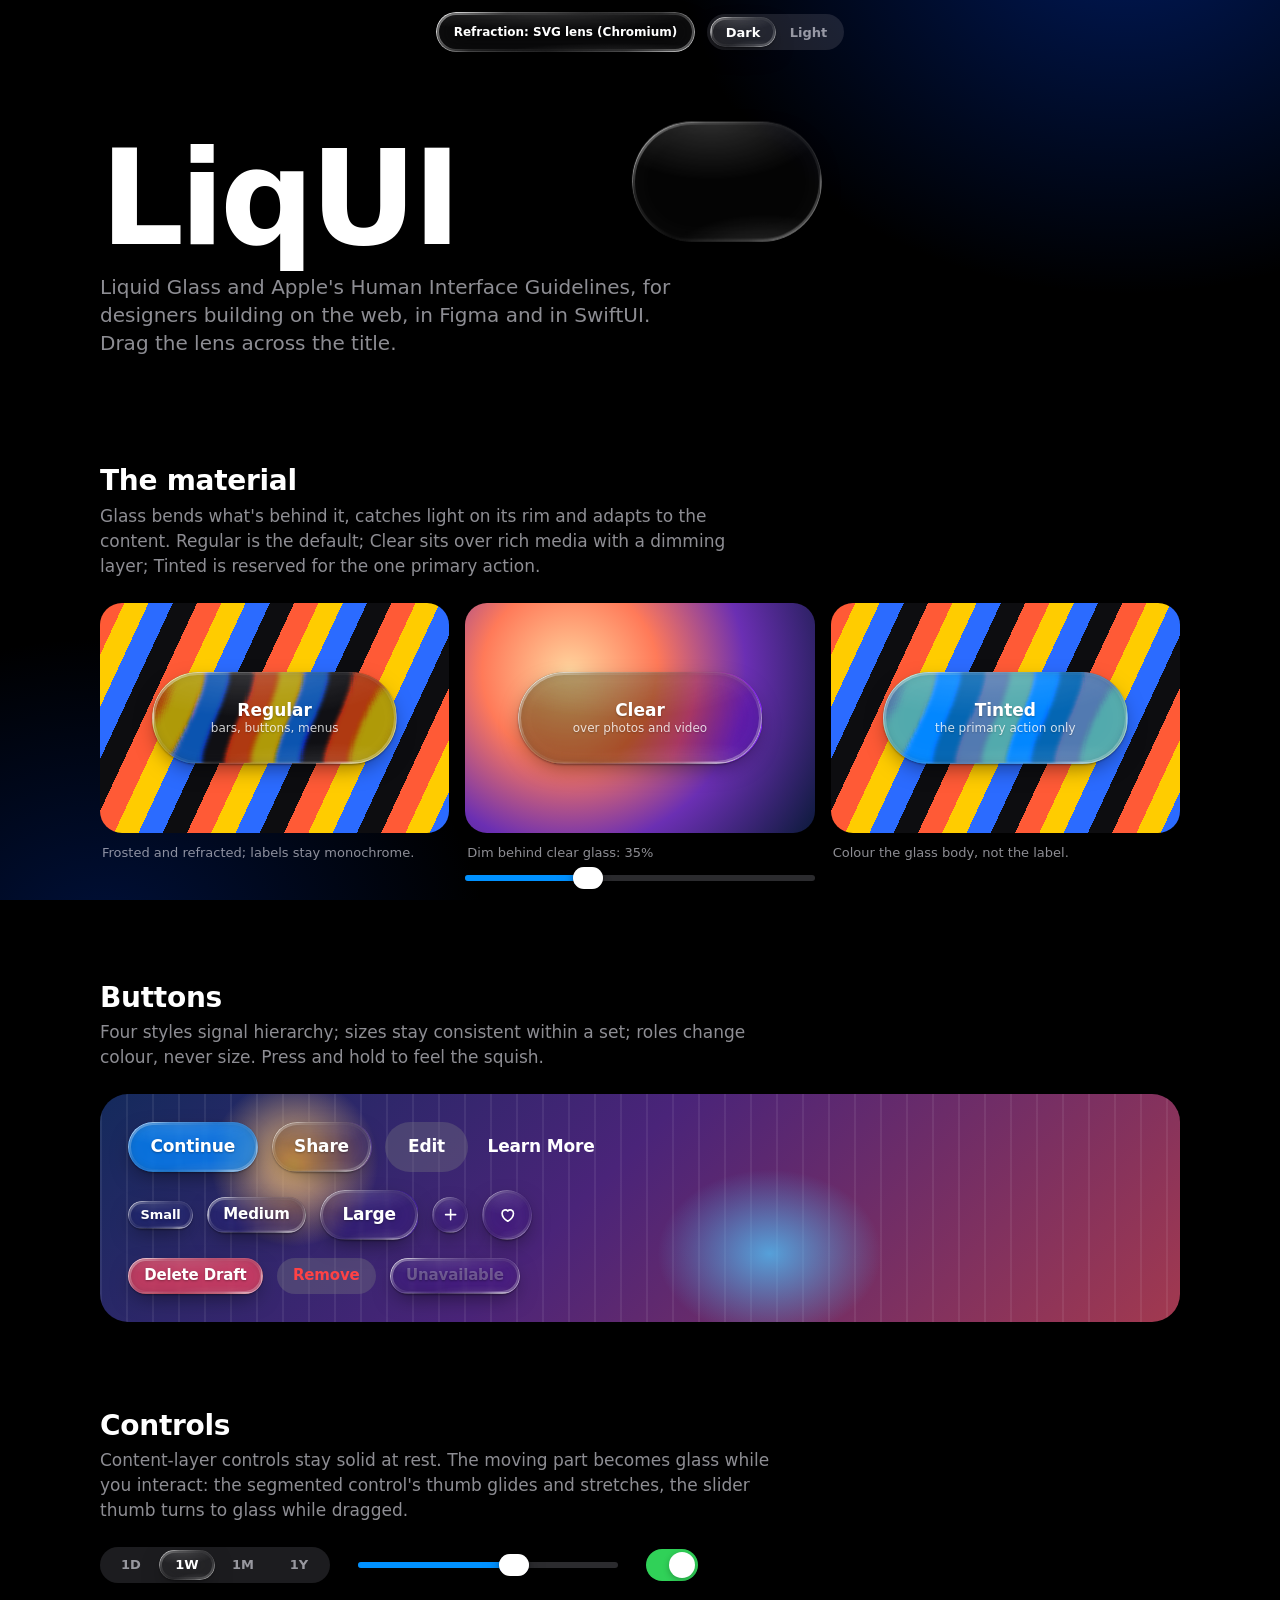
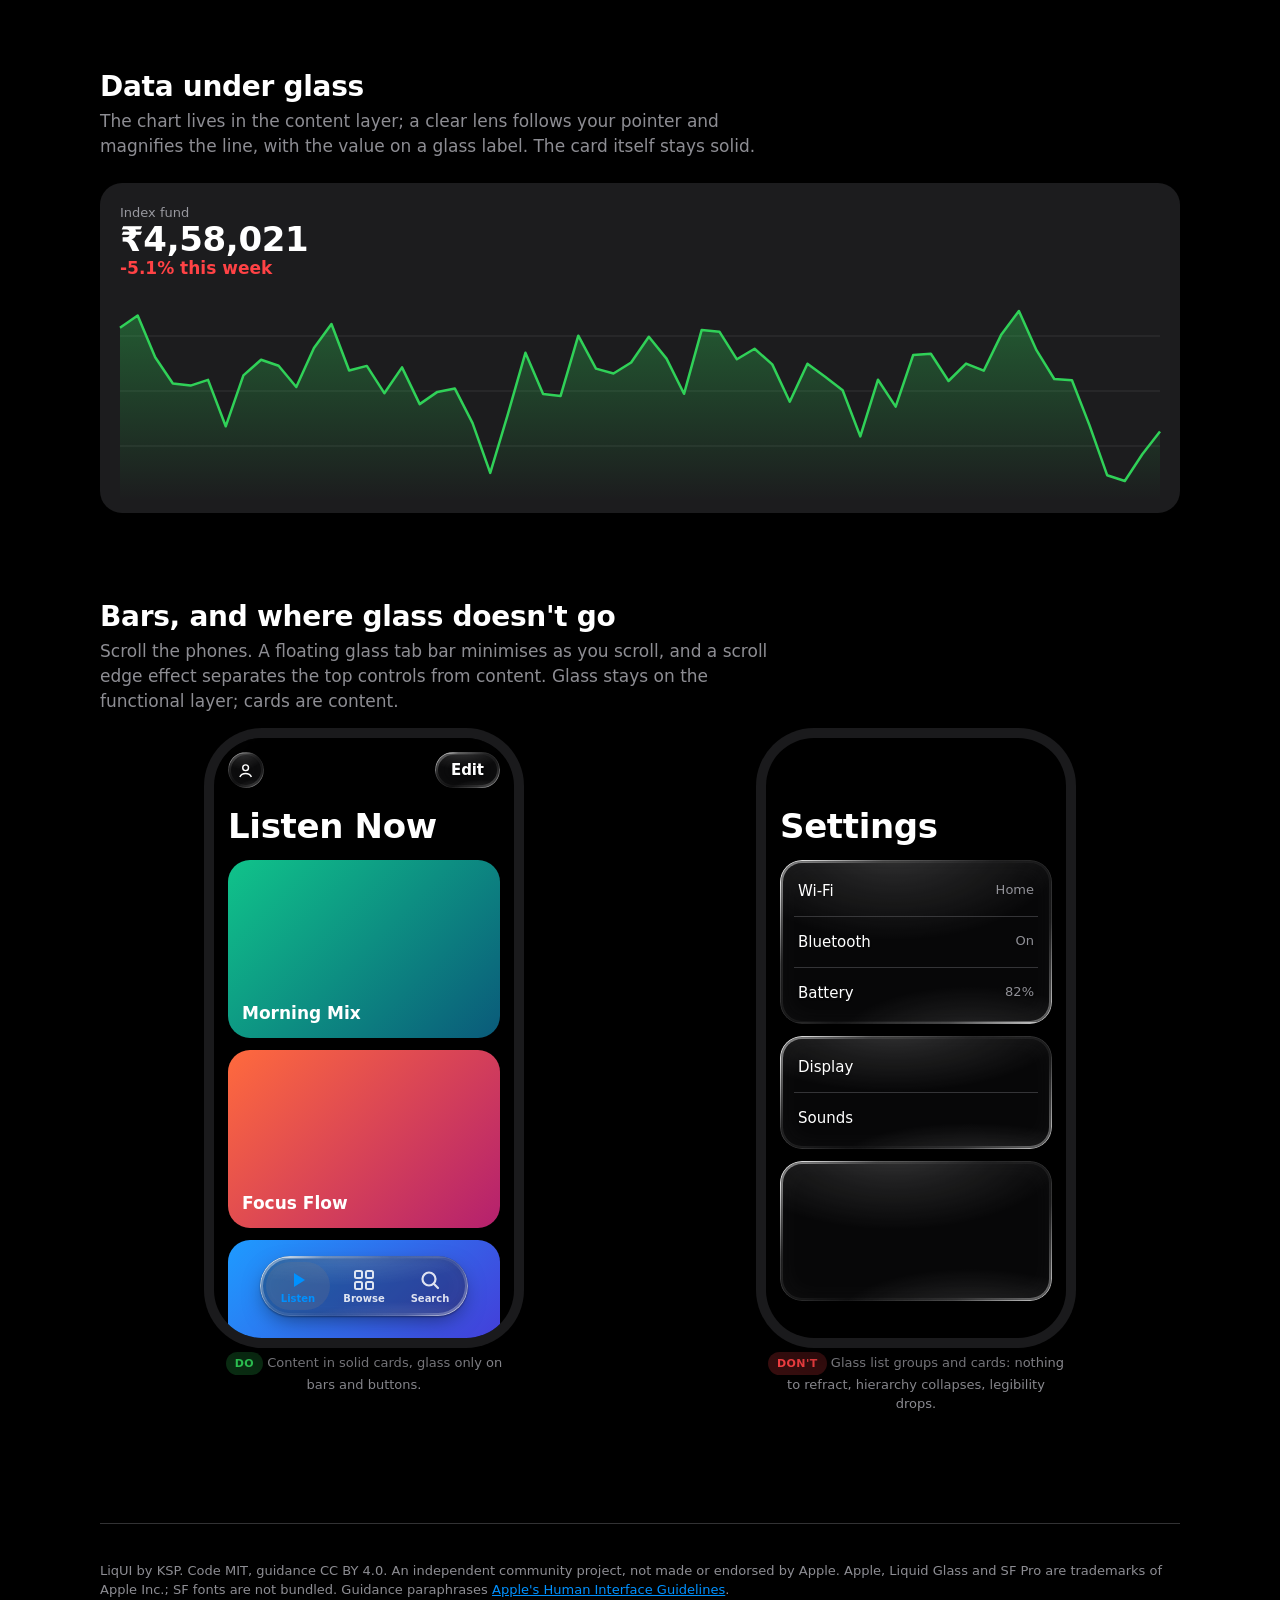
==== index.html @ 334acb62 "Host the demo on GitHub Pages Adds a root page that opens demo/, a .nojekyll file so Pages serves th" ====
<!doctype html>
<html lang="en">
<head>
<meta charset="utf-8">
<meta name="viewport" content="width=device-width, initial-scale=1">
<title>LiqUI</title>
<meta name="description" content="Liquid Glass and Apple's Human Interface Guidelines, as Claude skills for designers.">
<meta http-equiv="refresh" content="0; url=demo/">
<link rel="canonical" href="demo/">
<style>body{margin:0;background:#000;color:#fff;font:17px/1.5 -apple-system,BlinkMacSystemFont,system-ui,sans-serif;display:grid;place-items:center;min-height:100vh}a{color:#0091ff}</style>
</head>
<body>
<p>Opening the <a href="demo/">LiqUI demo</a>…</p>
</body>
</html>
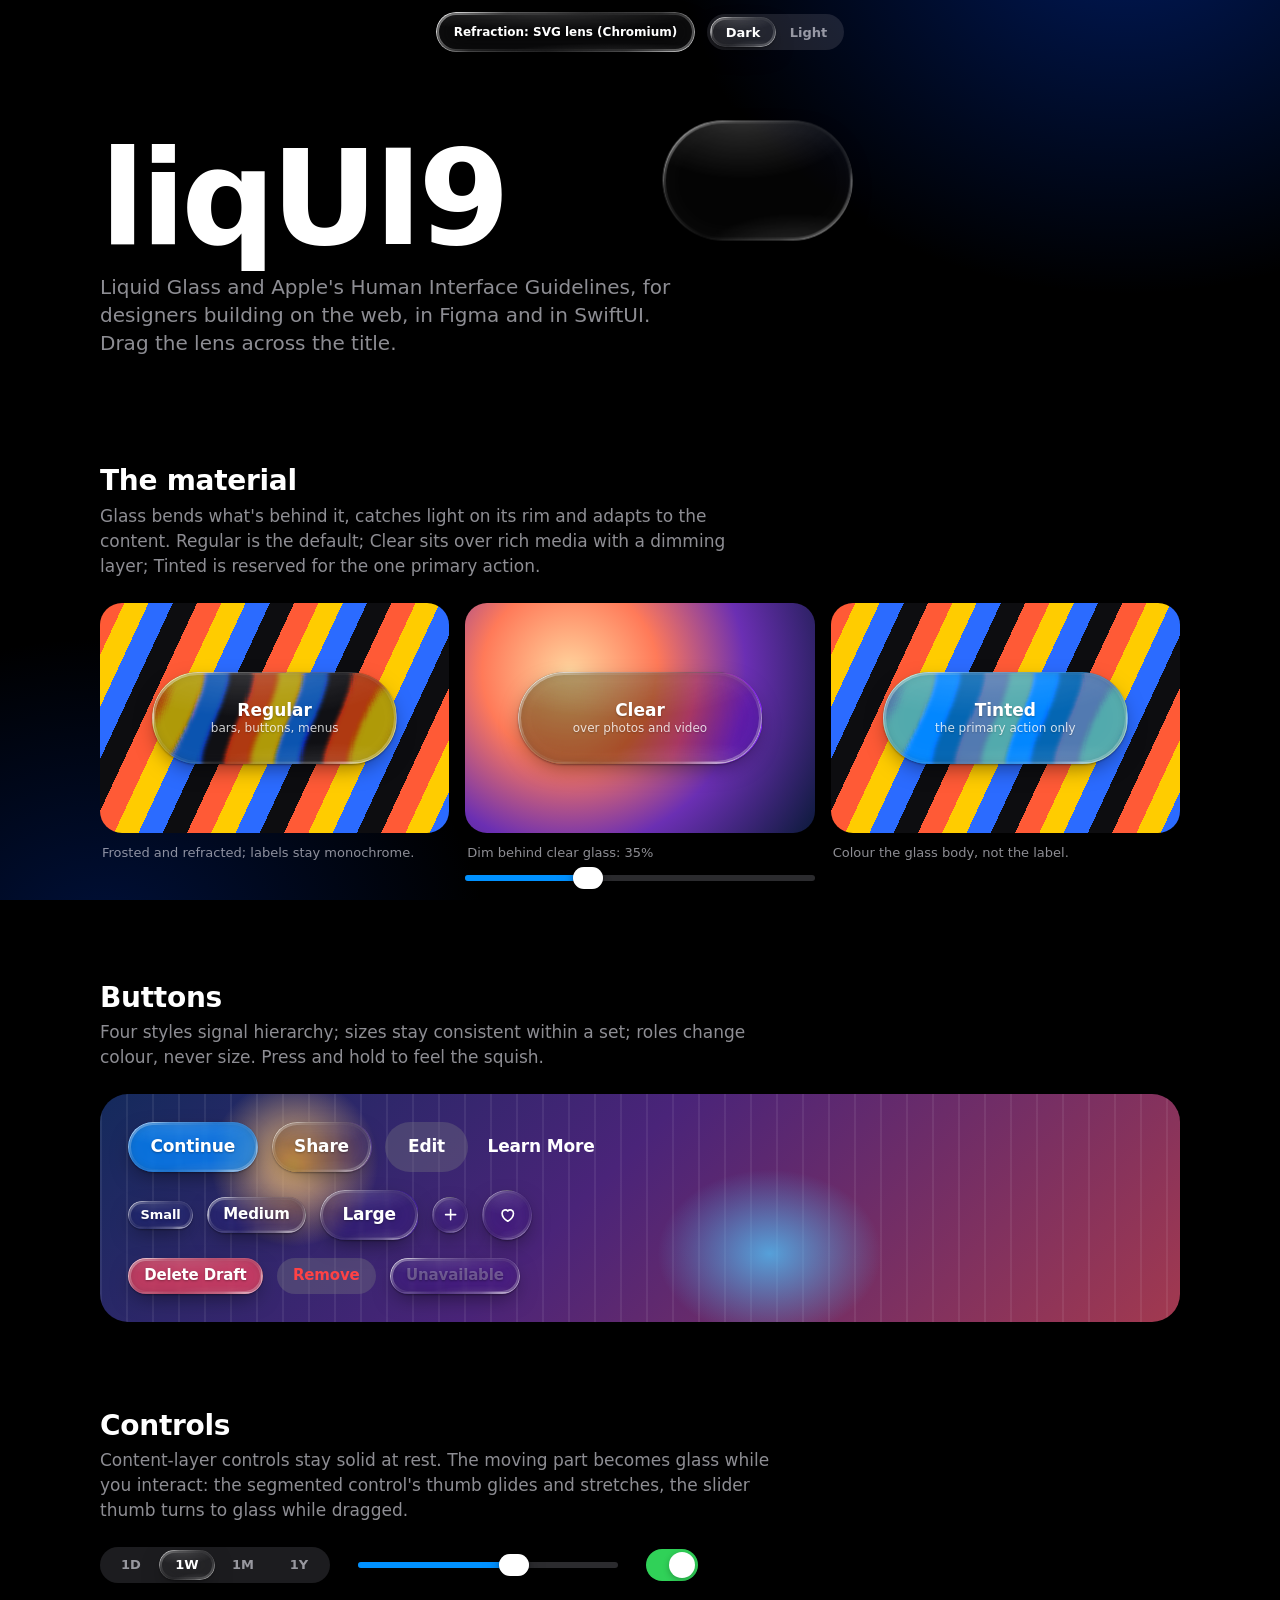
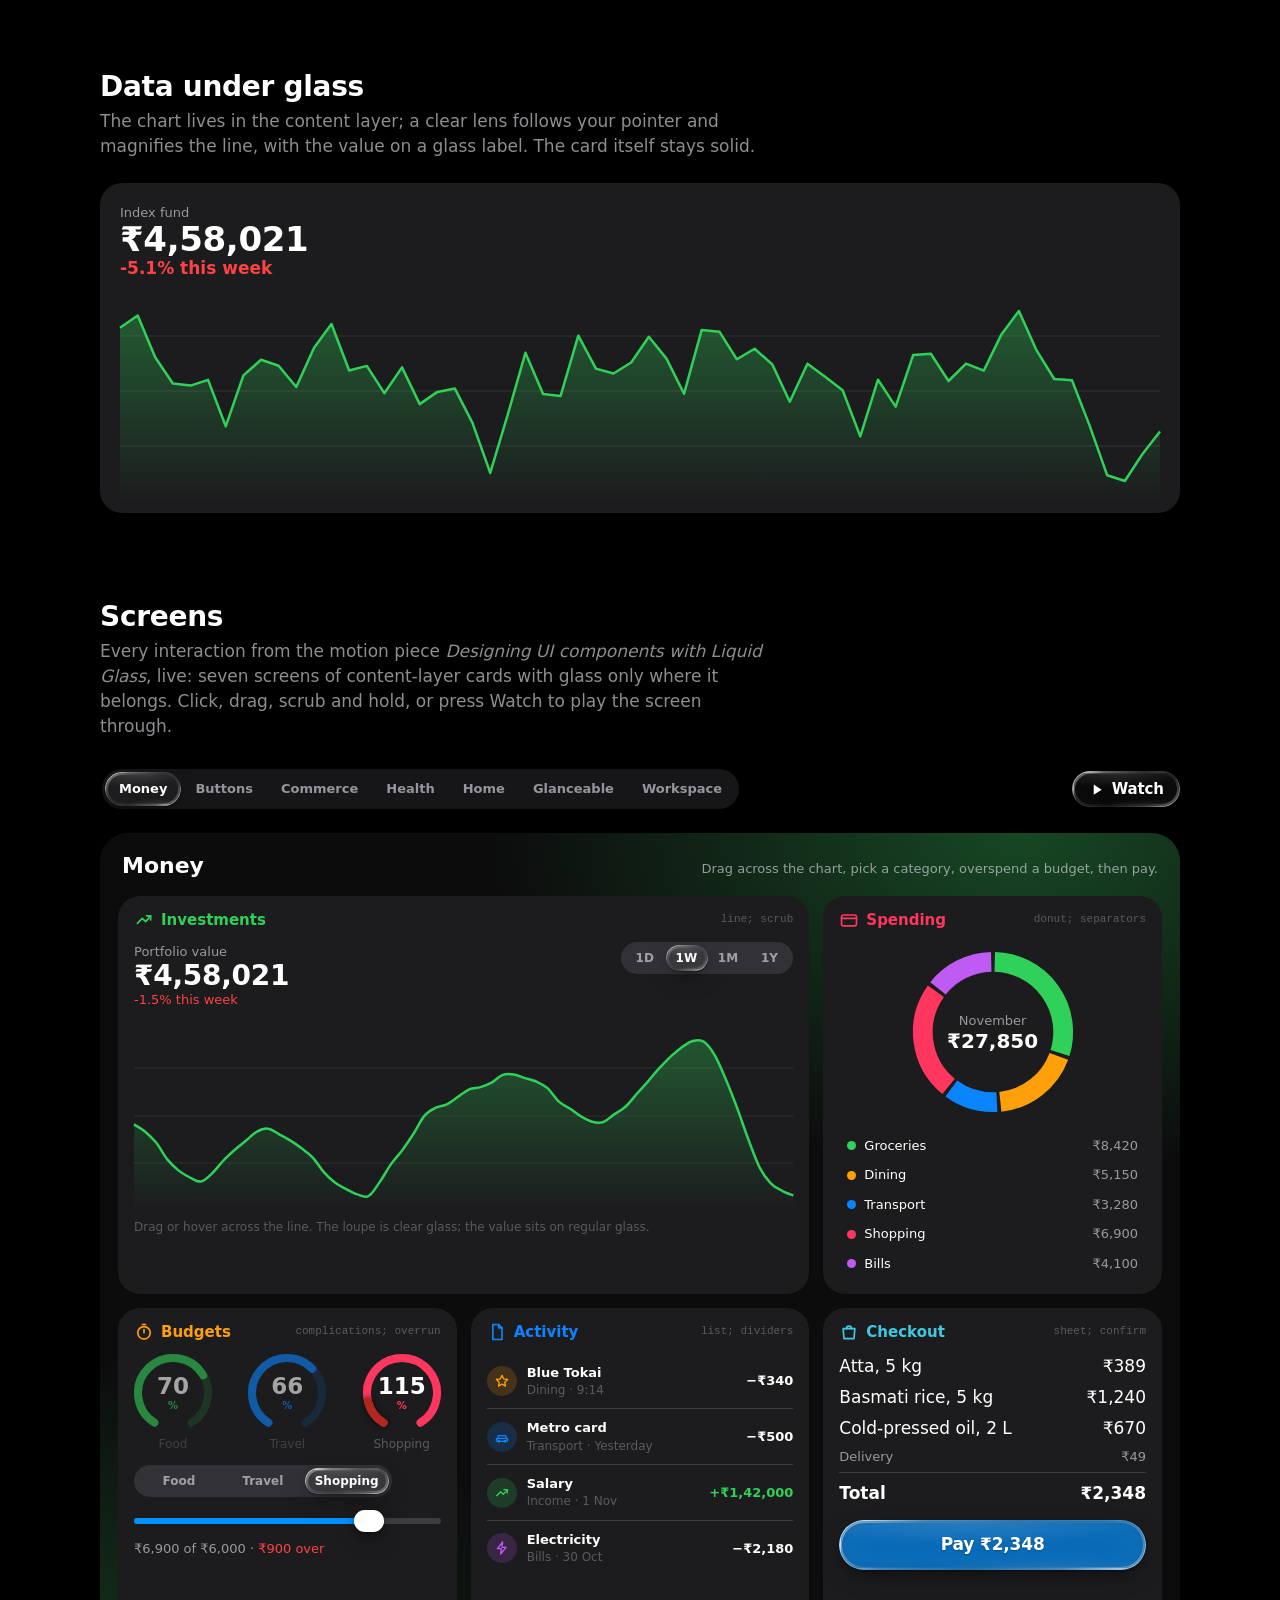
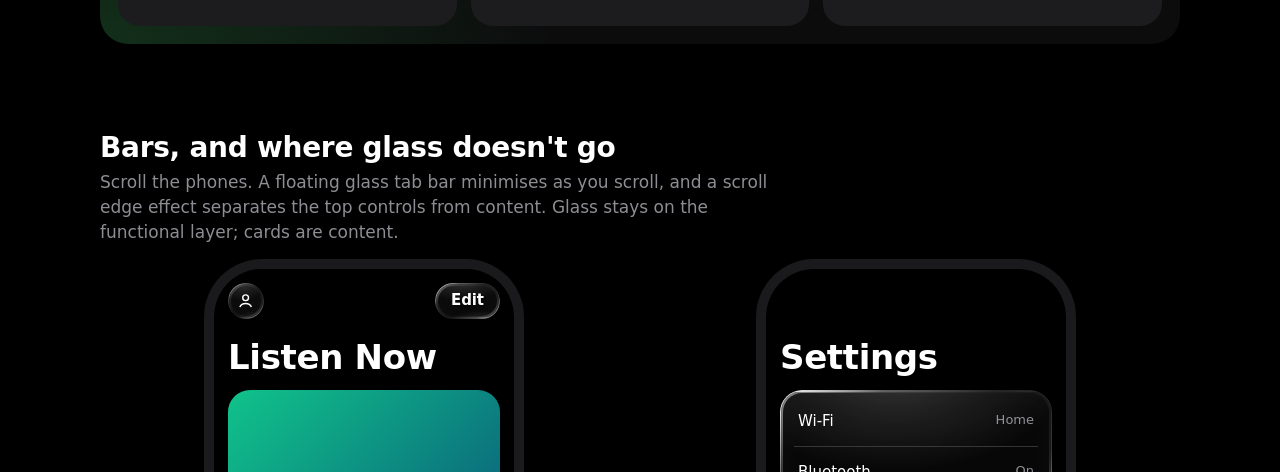
==== commit 22610ecf: "Rename LiqUI to liqUI9 throughout Matches the repo rename: demo title and heading, README, NOTICE, C" ====
--- a/index.html
+++ b/index.html
@@ -3,13 +3,13 @@
 <head>
 <meta charset="utf-8">
 <meta name="viewport" content="width=device-width, initial-scale=1">
-<title>LiqUI</title>
+<title>liqUI9</title>
 <meta name="description" content="Liquid Glass and Apple's Human Interface Guidelines, as Claude skills for designers.">
 <meta http-equiv="refresh" content="0; url=demo/">
 <link rel="canonical" href="demo/">
 <style>body{margin:0;background:#000;color:#fff;font:17px/1.5 -apple-system,BlinkMacSystemFont,system-ui,sans-serif;display:grid;place-items:center;min-height:100vh}a{color:#0091ff}</style>
 </head>
 <body>
-<p>Opening the <a href="demo/">LiqUI demo</a>…</p>
+<p>Opening the <a href="demo/">liqUI9 demo</a>…</p>
 </body>
 </html>
